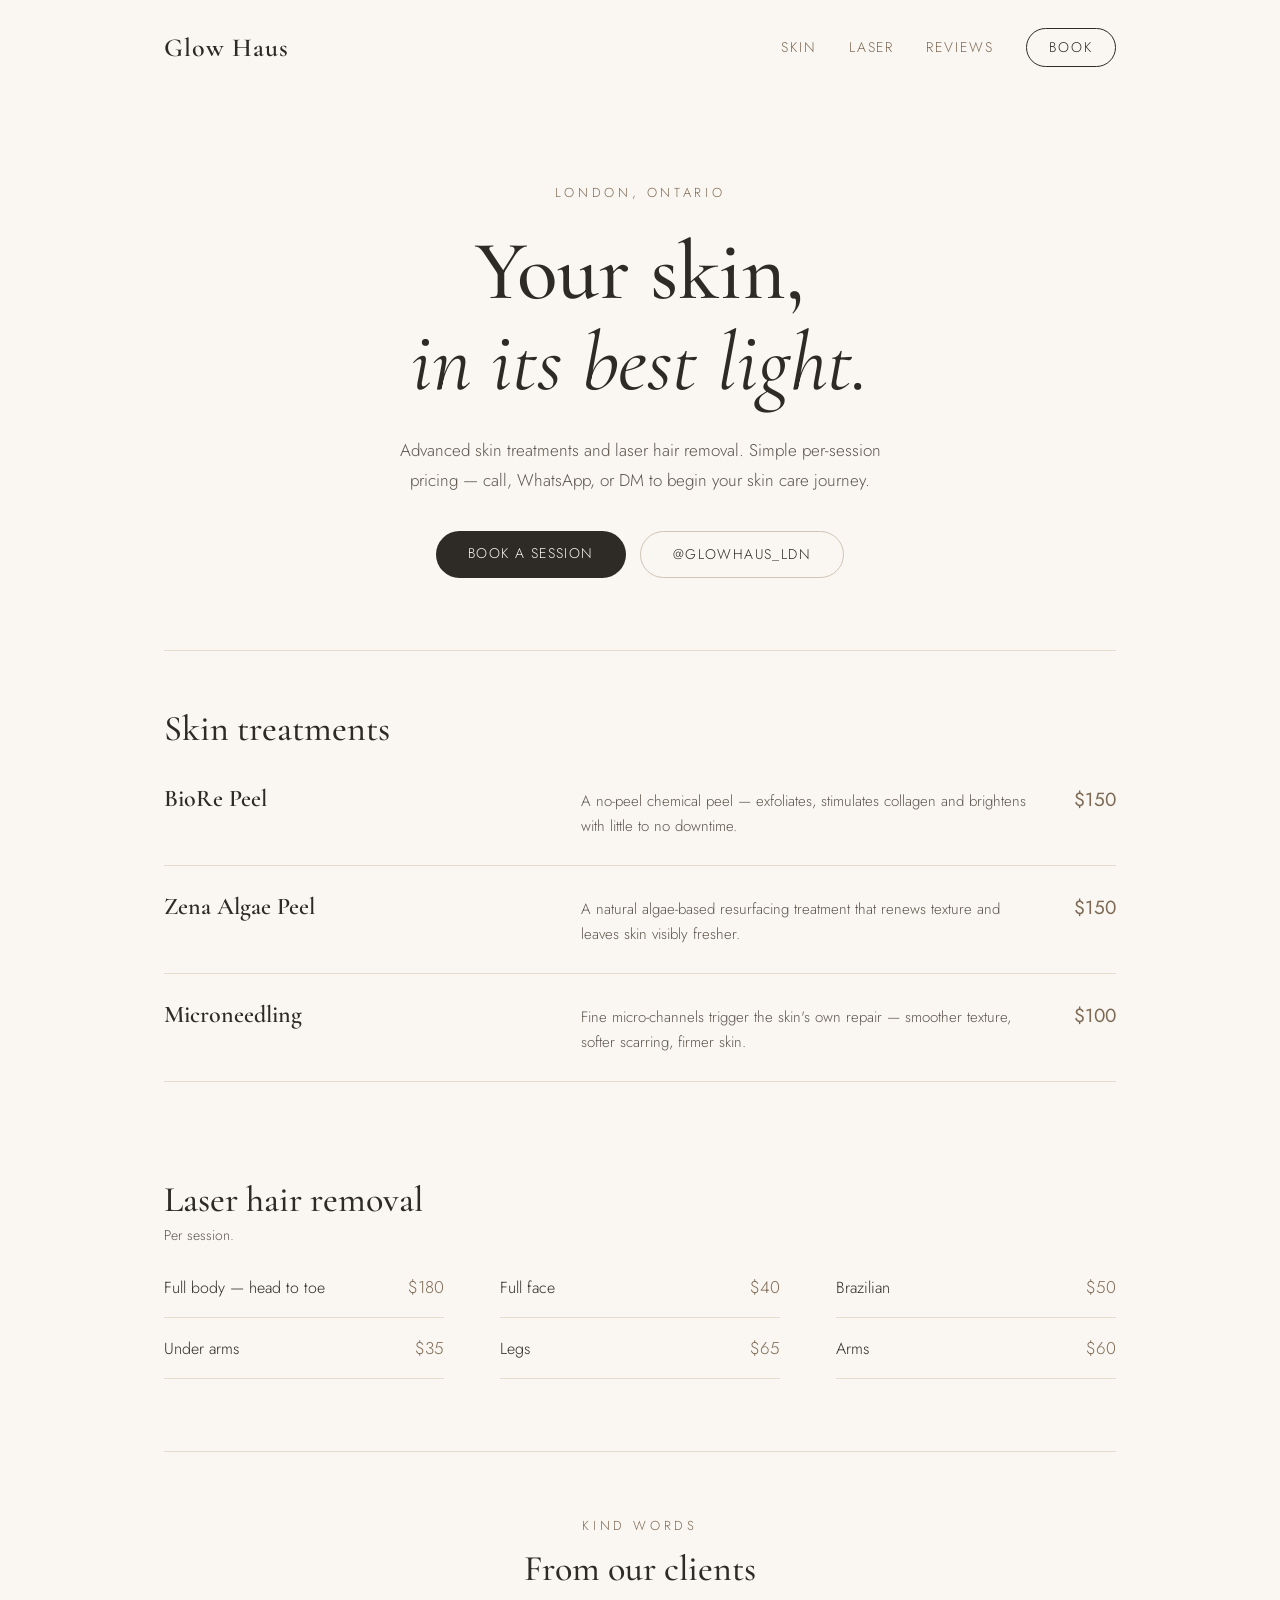
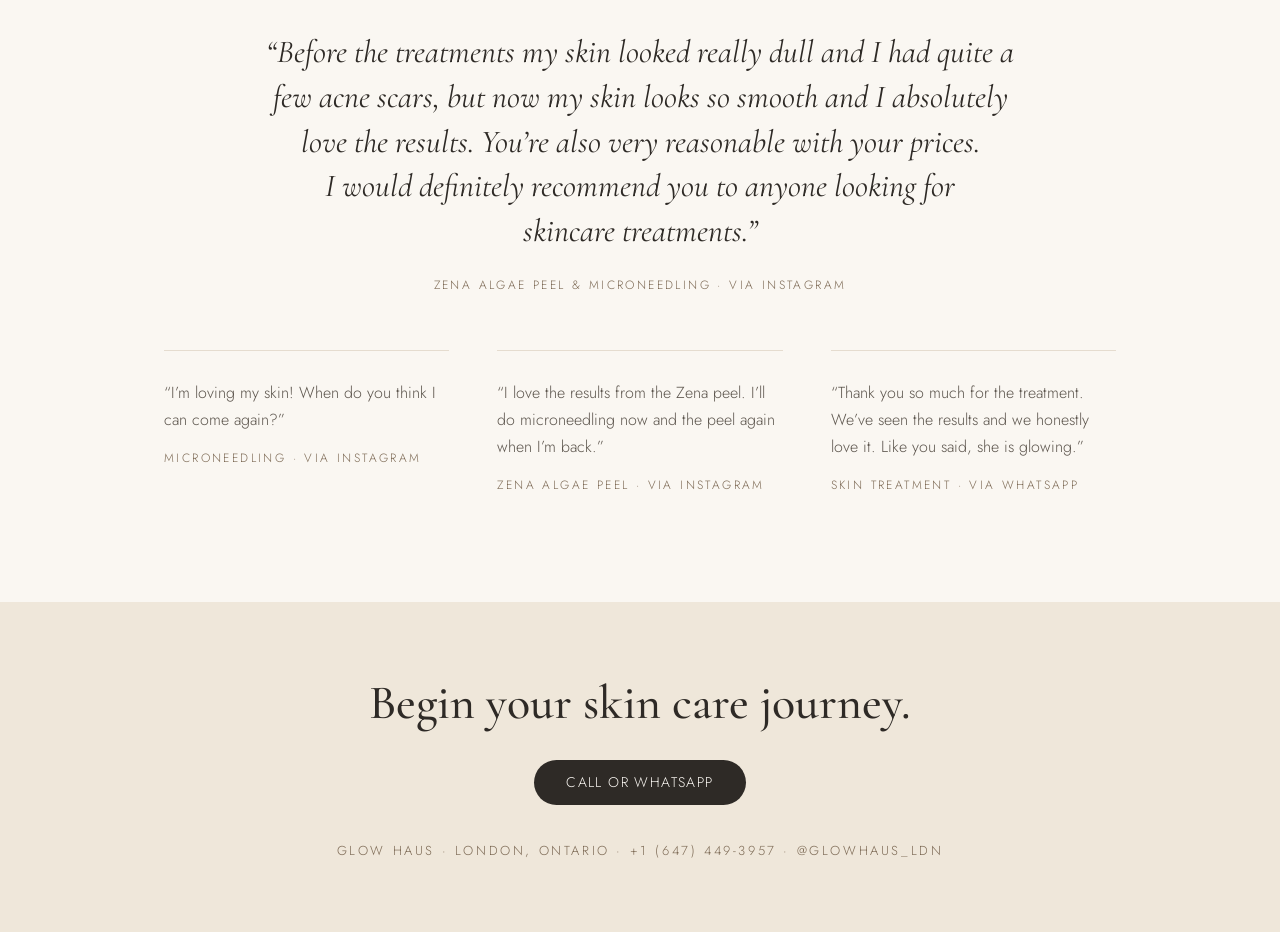
==== site/index.html @ f7efe950 "Build Glow Haus pricing site from design handoff Static one-page site (site/) with hero, skin treatm" ====
<!DOCTYPE html>
<html lang="en-CA">
<head>
  <meta charset="utf-8">
  <meta name="viewport" content="width=device-width, initial-scale=1">
  <title>Glow Haus · Skin Treatments &amp; Laser Hair Removal · London, Ontario</title>
  <meta name="description" content="Advanced skin treatments and laser hair removal in London, Ontario. Simple per-session pricing — call, WhatsApp, or DM @glowhaus_ldn to book.">
  <meta name="theme-color" content="#faf7f2">

  <meta property="og:type" content="website">
  <meta property="og:title" content="Glow Haus · London, Ontario">
  <meta property="og:description" content="Advanced skin treatments and laser hair removal. Simple per-session pricing.">
  <meta property="og:locale" content="en_CA">

  <link rel="icon" href="favicon.svg" type="image/svg+xml">

  <link rel="preconnect" href="https://fonts.googleapis.com">
  <link rel="preconnect" href="https://fonts.gstatic.com" crossorigin>
  <link rel="stylesheet" href="https://fonts.googleapis.com/css2?family=Cormorant+Garamond:ital,wght@0,400;0,500;0,600;1,400&family=Jost:wght@300;400;500&display=swap">
  <link rel="stylesheet" href="styles.css">

  <script type="application/ld+json">
  {
    "@context": "https://schema.org",
    "@type": "BeautySalon",
    "name": "Glow Haus",
    "telephone": "+1-647-449-3957",
    "address": {
      "@type": "PostalAddress",
      "addressLocality": "London",
      "addressRegion": "ON",
      "addressCountry": "CA"
    },
    "sameAs": ["https://www.instagram.com/glowhaus_ldn"]
  }
  </script>
</head>
<body>

  <nav class="nav" aria-label="Primary">
    <a class="nav__brand" href="#top">Glow Haus</a>
    <span class="nav__spacer"></span>
    <a class="nav__link" href="#skin">Skin</a>
    <a class="nav__link" href="#laser">Laser</a>
    <a class="nav__link" href="#words">Reviews</a>
    <a class="nav__book" href="tel:+16474493957">Book</a>
  </nav>

  <main id="top">
    <div class="container">

      <section class="hero">
        <p class="kicker">London, Ontario</p>
        <h1 class="hero__title">Your skin,<br><em>in its best light.</em></h1>
        <p class="hero__lede">Advanced skin treatments and laser hair removal. Simple per-session pricing — call, WhatsApp, or DM to begin your skin care journey.</p>
        <div class="cta-row">
          <a class="pill pill--primary" href="tel:+16474493957">Book a session</a>
          <a class="pill pill--secondary" href="https://www.instagram.com/glowhaus_ldn?stkn=MXQ2MnF6cHFqMnBnNA%3D%3D" target="_blank" rel="noopener">@glowhaus_ldn</a>
        </div>
      </section>

      <section class="skin" id="skin" aria-labelledby="skin-title">
        <h2 class="section-title" id="skin-title">Skin treatments</h2>

        <div class="treatment">
          <h3 class="treatment__name">BioRe Peel</h3>
          <p class="treatment__desc">A no-peel chemical peel — exfoliates, stimulates collagen and brightens with little to no downtime.</p>
          <p class="treatment__price">$150</p>
        </div>

        <div class="treatment">
          <h3 class="treatment__name">Zena Algae Peel</h3>
          <p class="treatment__desc">A natural algae-based resurfacing treatment that renews texture and leaves skin visibly fresher.</p>
          <p class="treatment__price">$150</p>
        </div>

        <div class="treatment">
          <h3 class="treatment__name">Microneedling</h3>
          <p class="treatment__desc">Fine micro-channels trigger the skin's own repair — smoother texture, softer scarring, firmer skin.</p>
          <p class="treatment__price">$100</p>
        </div>
      </section>

      <section class="laser" id="laser" aria-labelledby="laser-title">
        <h2 class="section-title" id="laser-title">Laser hair removal</h2>
        <p class="section-sub">Per session.</p>

        <div class="laser__grid">
          <div class="laser__row"><span class="laser__name">Full body — head to toe</span><span class="laser__price">$180</span></div>
          <div class="laser__row"><span class="laser__name">Full face</span><span class="laser__price">$40</span></div>
          <div class="laser__row"><span class="laser__name">Brazilian</span><span class="laser__price">$50</span></div>
          <div class="laser__row"><span class="laser__name">Under arms</span><span class="laser__price">$35</span></div>
          <div class="laser__row"><span class="laser__name">Legs</span><span class="laser__price">$65</span></div>
          <div class="laser__row"><span class="laser__name">Arms</span><span class="laser__price">$60</span></div>
        </div>
      </section>

      <section class="words" id="words" aria-labelledby="words-title">
        <p class="kicker">Kind words</p>
        <h2 class="section-title words__title" id="words-title">From our clients</h2>

        <figure class="quote quote--featured">
          <blockquote>
            <p>“Before the treatments my skin looked really dull and I had quite a few acne scars, but now my skin looks so smooth and I absolutely love the results. You’re also very reasonable with your prices. I would definitely recommend you to anyone looking for skincare treatments.”</p>
          </blockquote>
          <figcaption>Zena Algae Peel &amp; Microneedling · via Instagram</figcaption>
        </figure>

        <div class="quote-grid">
          <figure class="quote">
            <blockquote><p>“I’m loving my skin! When do you think I can come again?”</p></blockquote>
            <figcaption>Microneedling · via Instagram</figcaption>
          </figure>
          <figure class="quote">
            <blockquote><p>“I love the results from the Zena peel. I’ll do microneedling now and the peel again when I’m back.”</p></blockquote>
            <figcaption>Zena Algae Peel · via Instagram</figcaption>
          </figure>
          <figure class="quote">
            <blockquote><p>“Thank you so much for the treatment. We’ve seen the results and we honestly love it. Like you said, she is glowing.”</p></blockquote>
            <figcaption>Skin treatment · via WhatsApp</figcaption>
          </figure>
        </div>
      </section>

    </div>

    <section class="band" aria-labelledby="band-title">
      <div class="band__inner">
        <h3 class="band__title" id="band-title">Begin your skin care journey.</h3>
        <div class="cta-row">
          <a class="pill pill--primary" href="https://wa.me/16474493957">Call or WhatsApp</a>
        </div>
        <p class="band__footer">Glow Haus · London, Ontario · <a href="tel:+16474493957">+1 (647) 449-3957</a> · <a href="https://www.instagram.com/glowhaus_ldn?stkn=MXQ2MnF6cHFqMnBnNA%3D%3D" target="_blank" rel="noopener">@glowhaus_ldn</a></p>
      </div>
    </section>
  </main>

</body>
</html>
---- site/styles.css ----
/* Glow Haus — service pricing page
   Palette + type per design handoff (spa minimal). */

:root {
  --bg: #faf7f2;
  --band: #efe7da;
  --ink: #2e2a26;
  --muted: #5c554d;
  --accent: #7d6a55;
  --hairline: #e5dccf;
  --border-2: #cfc4b5;

  --serif: 'Cormorant Garamond', 'Cormorant', Garamond, 'Times New Roman', serif;
  --sans: 'Jost', 'Futura', 'Helvetica Neue', Arial, sans-serif;

  --content: 1000px;
  --gutter: 24px;
}

* { box-sizing: border-box; }

html { scroll-behavior: smooth; }

body {
  margin: 0;
  min-height: 100vh;
  background: var(--bg);
  color: var(--ink);
  font-family: var(--sans);
  font-weight: 300;
  text-wrap: pretty;
  -webkit-font-smoothing: antialiased;
}

a {
  color: var(--accent);
  text-decoration: none;
  transition: color .18s ease, background-color .18s ease, border-color .18s ease;
}
a:hover { color: var(--ink); }

h1, h2, h3 {
  font-family: var(--serif);
  margin: 0;
}

.container {
  max-width: var(--content);
  margin: 0 auto;
  padding-inline: var(--gutter);
}

/* ---------- Shared UI pieces ---------- */

.label {
  font-size: 14px;
  letter-spacing: 0.14em;
  text-transform: uppercase;
}

.pill {
  display: inline-block;
  padding: 14px 32px;
  border-radius: 999px;
  font-size: 14px;
  letter-spacing: 0.1em;
  text-transform: uppercase;
  line-height: 1.2;
  white-space: nowrap;
}

.pill--primary {
  background: var(--ink);
  color: var(--bg);
}
.pill--primary:hover {
  background: var(--accent);
  color: var(--bg);
}

.pill--secondary {
  border: 1px solid var(--border-2);
  color: var(--ink);
}
.pill--secondary:hover {
  border-color: var(--ink);
  color: var(--ink);
}

.cta-row {
  display: flex;
  gap: 14px;
  justify-content: center;
  flex-wrap: wrap;
}

/* ---------- Nav ---------- */

.nav {
  display: flex;
  align-items: center;
  gap: 32px;
  max-width: var(--content);
  margin: 0 auto;
  padding: 28px var(--gutter);
}

.nav__brand {
  font-family: var(--serif);
  font-size: 26px;
  font-weight: 600;
  letter-spacing: 0.04em;
  color: var(--ink);
}
.nav__brand:hover { color: var(--ink); }

.nav__spacer { flex: 1; }

.nav__link {
  font-size: 14px;
  letter-spacing: 0.14em;
  text-transform: uppercase;
}

.nav__book {
  font-size: 14px;
  letter-spacing: 0.14em;
  text-transform: uppercase;
  color: var(--ink);
  border: 1px solid var(--ink);
  padding: 10px 22px;
  border-radius: 999px;
  line-height: 1.2;
}
.nav__book:hover {
  background: var(--ink);
  color: var(--bg);
}

/* ---------- Hero ---------- */

.hero {
  padding: 88px 0 72px;
  text-align: center;
}

.kicker {
  font-size: 13px;
  letter-spacing: 0.28em;
  text-transform: uppercase;
  color: var(--accent);
  margin: 0 0 24px;
}

.hero__title {
  font-weight: 500;
  font-size: clamp(44px, 7vw, 84px);
  line-height: 1.08;
}
.hero__title em { font-weight: 400; }

.hero__lede {
  font-size: 17px;
  line-height: 30px;
  max-width: 52ch;
  margin: 28px auto 0;
  color: var(--muted);
}

.hero .cta-row { margin-top: 36px; }

/* ---------- Skin treatments ---------- */

.skin {
  padding: 56px 0;
  border-top: 1px solid var(--hairline);
}

.section-title {
  font-weight: 500;
  font-size: 36px;
  margin: 0 0 8px;
}

.treatment {
  display: grid;
  grid-template-columns: minmax(0, 5fr) minmax(0, 6fr) auto;
  gap: 12px 40px;
  align-items: baseline;
  padding: 26px 0;
  border-bottom: 1px solid var(--hairline);
}

.treatment__name {
  font-weight: 600;
  font-size: 24px;
}

.treatment__desc {
  font-size: 15px;
  line-height: 25px;
  margin: 0;
  color: var(--muted);
}

.treatment__price {
  font-size: 19px;
  font-weight: 400;
  margin: 0;
  color: var(--accent);
}

/* ---------- Laser hair removal ---------- */

.laser { padding: 40px 0 72px; }

.laser .section-title { margin-bottom: 4px; }

.section-sub {
  font-size: 14px;
  color: var(--muted);
  margin: 0 0 12px;
}

.laser__grid {
  display: grid;
  grid-template-columns: repeat(auto-fit, minmax(260px, 1fr));
  gap: 0 56px;
}

.laser__row {
  display: flex;
  justify-content: space-between;
  align-items: baseline;
  gap: 16px;
  padding: 18px 0;
  border-bottom: 1px solid var(--hairline);
}

.laser__name { font-size: 16px; }

.laser__price {
  font-size: 17px;
  color: var(--accent);
}

/* ---------- Kind words (testimonials) ---------- */

.words {
  padding: 64px 0 80px;
  border-top: 1px solid var(--hairline);
}

.words .kicker { margin-bottom: 12px; text-align: center; }

.words__title { margin-bottom: 40px; text-align: center; }

.quote { margin: 0; }

.quote blockquote { margin: 0; }
.quote blockquote p { margin: 0; }

.quote figcaption {
  font-size: 12px;
  letter-spacing: 0.2em;
  text-transform: uppercase;
  color: var(--accent);
  margin-top: 16px;
}

.quote--featured {
  max-width: 760px;
  margin: 0 auto 56px;
  text-align: center;
}

.quote--featured blockquote p {
  font-family: var(--serif);
  font-style: italic;
  font-weight: 400;
  font-size: clamp(24px, 3vw, 32px);
  line-height: 1.4;
  color: var(--ink);
}

.quote--featured figcaption { margin-top: 22px; }

.quote-grid {
  display: grid;
  grid-template-columns: repeat(auto-fit, minmax(240px, 1fr));
  gap: 0 48px;
}

.quote-grid .quote {
  padding: 28px 0;
  border-top: 1px solid var(--hairline);
}

.quote-grid blockquote p {
  font-size: 16px;
  line-height: 27px;
  color: var(--muted);
}

/* ---------- Closing band ---------- */

.band { background: var(--band); }

.band__inner {
  max-width: var(--content);
  margin: 0 auto;
  padding: 72px var(--gutter);
  text-align: center;
}

.band__title {
  font-weight: 500;
  font-size: clamp(30px, 4vw, 48px);
}

.band .cta-row { margin-top: 28px; }

.band__footer {
  font-size: 13px;
  letter-spacing: 0.2em;
  text-transform: uppercase;
  color: var(--accent);
  margin: 36px 0 0;
}

/* ---------- Small screens ---------- */

@media (max-width: 640px) {
  .treatment {
    grid-template-columns: 1fr auto;
    gap: 8px 24px;
  }
  .treatment__desc {
    grid-column: 1 / -1;
  }
}

@media (max-width: 480px) {
  .nav { gap: 20px; }
  .nav__link { display: none; }
}

@media (prefers-reduced-motion: reduce) {
  html { scroll-behavior: auto; }
  a { transition: none; }
}
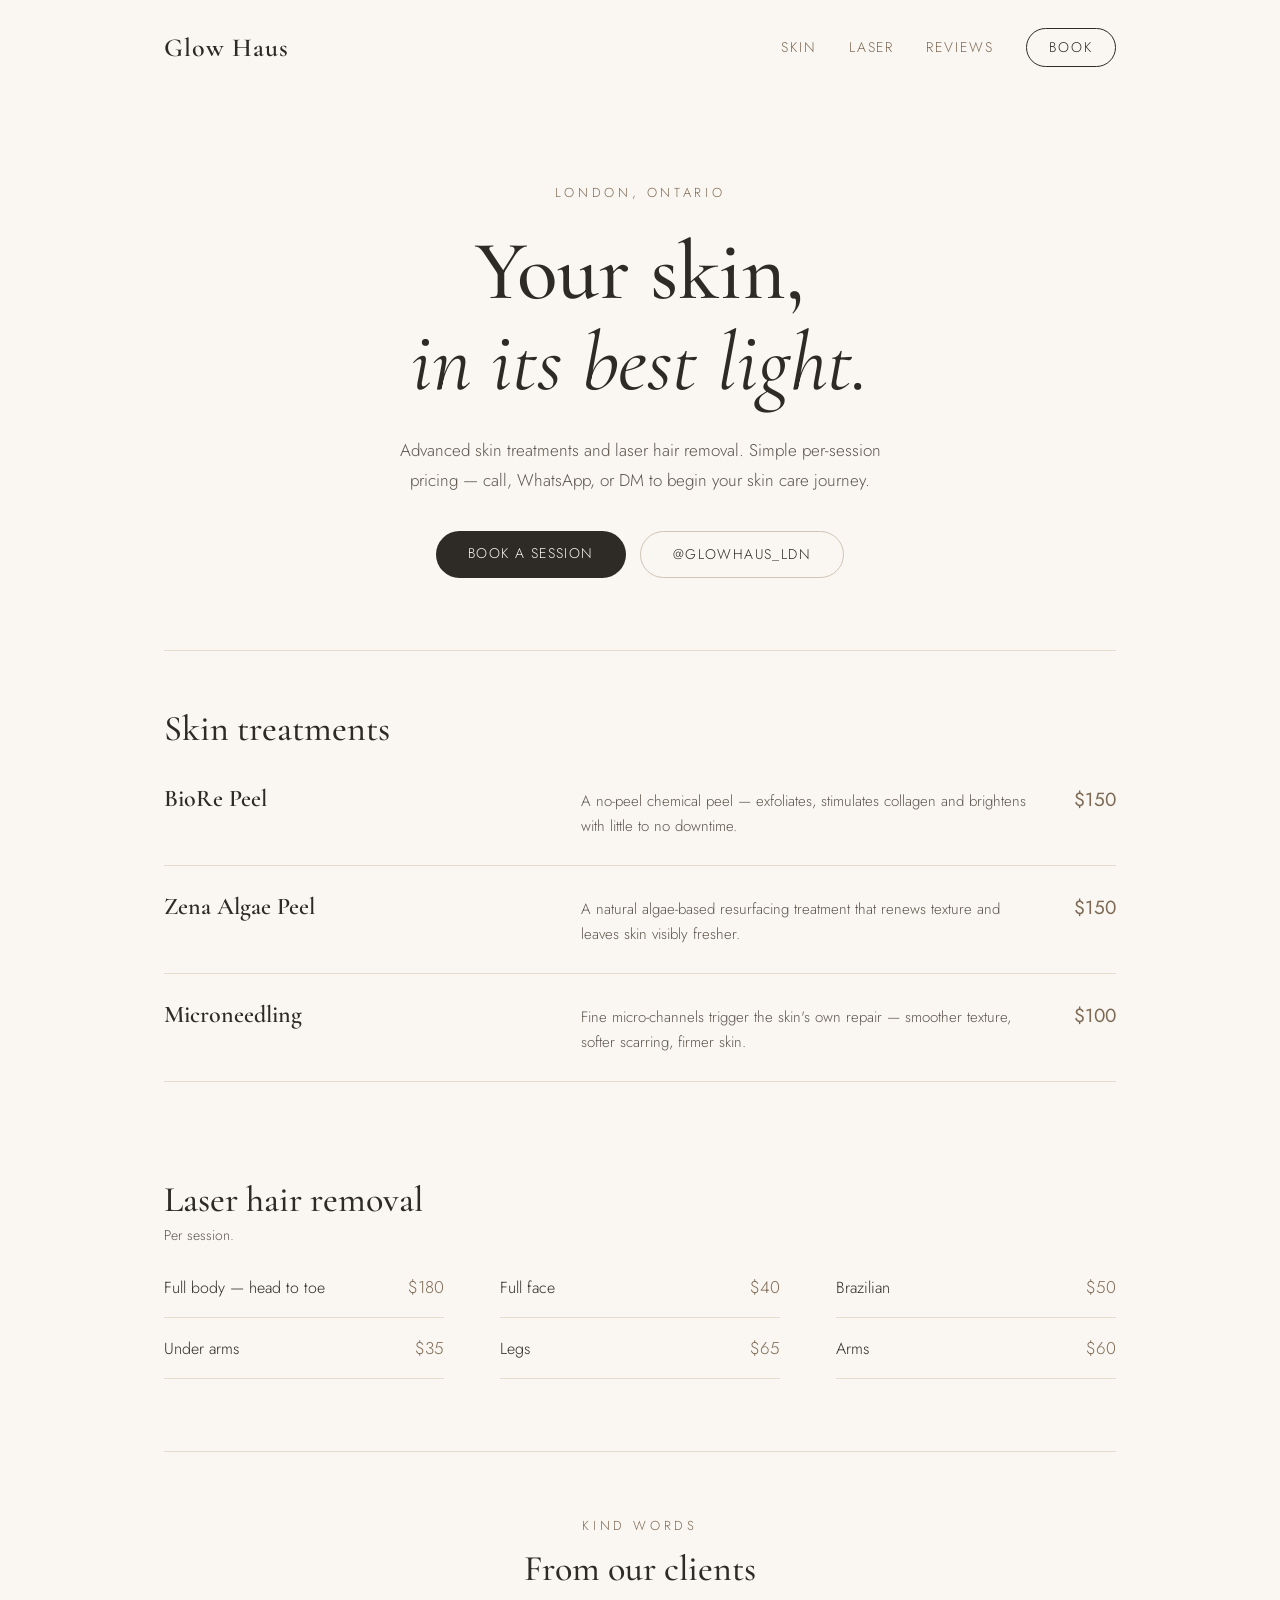
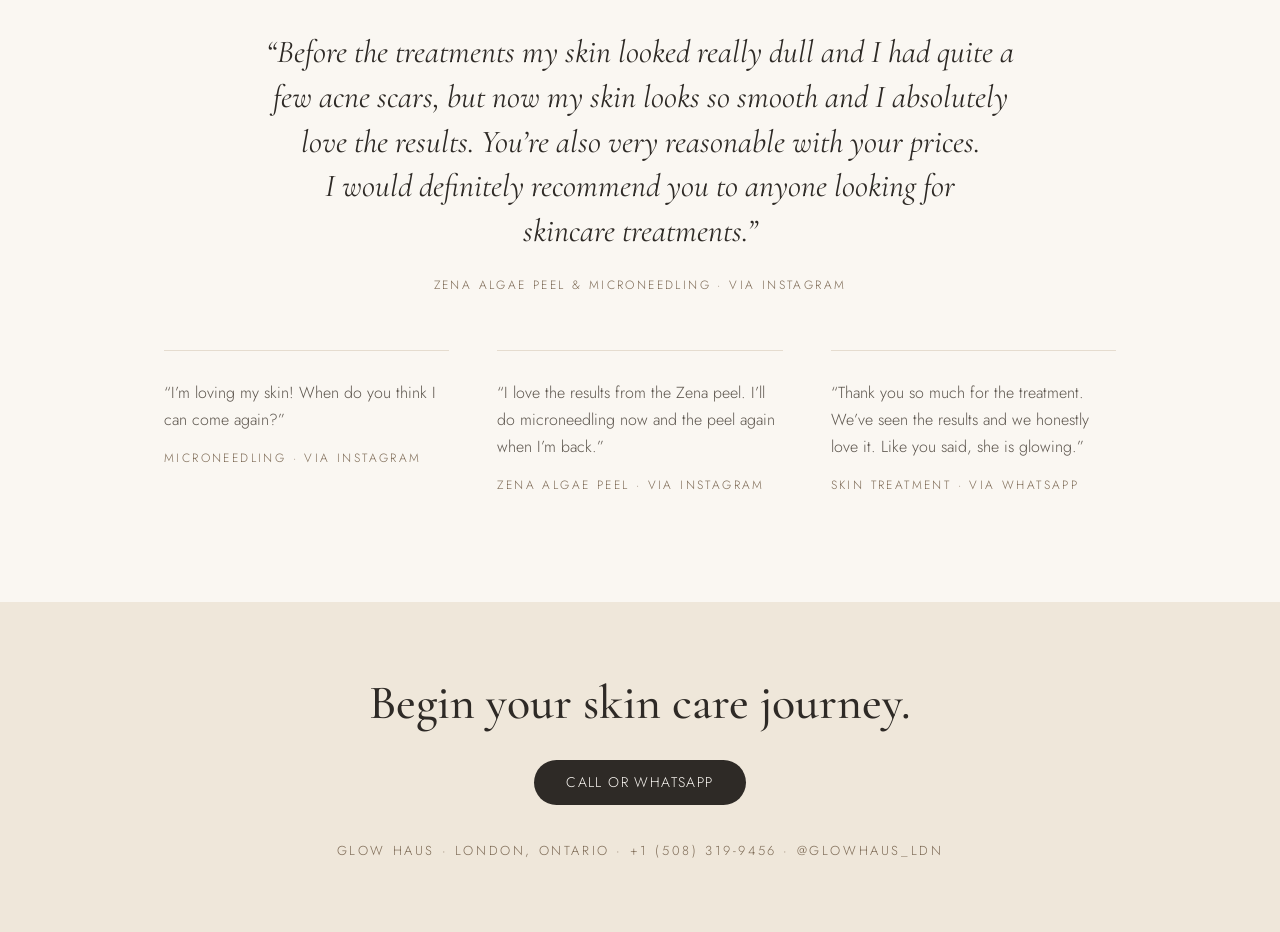
==== commit 132028d6: "Update studio phone number to +1 (508) 319-9456 Co-Authored-By: Claude Fable 5.1 <noreply@anthropic." ====
--- a/site/index.html
+++ b/site/index.html
@@ -7,12 +7,30 @@
   <meta name="description" content="Advanced skin treatments and laser hair removal in London, Ontario. Simple per-session pricing — call, WhatsApp, or DM @glowhaus_ldn to book.">
   <meta name="theme-color" content="#faf7f2">
 
+  <link rel="canonical" href="https://glowhaus.ca/">
+
   <meta property="og:type" content="website">
-  <meta property="og:title" content="Glow Haus · London, Ontario">
-  <meta property="og:description" content="Advanced skin treatments and laser hair removal. Simple per-session pricing.">
+  <meta property="og:site_name" content="Glow Haus">
+  <meta property="og:url" content="https://glowhaus.ca/">
+  <meta property="og:title" content="Glow Haus · Beauty Spa · London, Ontario">
+  <meta property="og:description" content="Advanced skin treatments and laser hair removal. Simple per-session pricing. Call, WhatsApp, or DM to book.">
+  <meta property="og:image" content="https://glowhaus.ca/og-image.png">
+  <meta property="og:image:secure_url" content="https://glowhaus.ca/og-image.png">
+  <meta property="og:image:type" content="image/png">
+  <meta property="og:image:width" content="1200">
+  <meta property="og:image:height" content="630">
+  <meta property="og:image:alt" content="Glow Haus Beauty Spa logo">
   <meta property="og:locale" content="en_CA">
+  <meta name="twitter:card" content="summary_large_image">
+  <meta name="twitter:title" content="Glow Haus · Beauty Spa · London, Ontario">
+  <meta name="twitter:description" content="Advanced skin treatments and laser hair removal. Simple per-session pricing.">
+  <meta name="twitter:image" content="https://glowhaus.ca/og-image.png">
 
-  <link rel="icon" href="favicon.svg" type="image/svg+xml">
+  <link rel="icon" href="favicon.ico" sizes="48x48">
+  <link rel="icon" type="image/png" sizes="32x32" href="favicon-32.png">
+  <link rel="icon" type="image/png" sizes="192x192" href="favicon-192.png">
+  <link rel="apple-touch-icon" sizes="180x180" href="apple-touch-icon.png">
+  <link rel="manifest" href="site.webmanifest">
 
   <link rel="preconnect" href="https://fonts.googleapis.com">
   <link rel="preconnect" href="https://fonts.gstatic.com" crossorigin>
@@ -24,13 +42,16 @@
     "@context": "https://schema.org",
     "@type": "BeautySalon",
     "name": "Glow Haus",
-    "telephone": "+1-647-449-3957",
+    "telephone": "+1-508-319-9456",
     "address": {
       "@type": "PostalAddress",
       "addressLocality": "London",
       "addressRegion": "ON",
       "addressCountry": "CA"
     },
+    "url": "https://glowhaus.ca/",
+    "image": "https://glowhaus.ca/og-image.png",
+    "logo": "https://glowhaus.ca/favicon-512.png",
     "sameAs": ["https://www.instagram.com/glowhaus_ldn"]
   }
   </script>
@@ -43,7 +64,7 @@
     <a class="nav__link" href="#skin">Skin</a>
     <a class="nav__link" href="#laser">Laser</a>
     <a class="nav__link" href="#words">Reviews</a>
-    <a class="nav__book" href="tel:+16474493957">Book</a>
+    <a class="nav__book" href="tel:+15083199456">Book</a>
   </nav>
 
   <main id="top">
@@ -54,7 +75,7 @@
         <h1 class="hero__title">Your skin,<br><em>in its best light.</em></h1>
         <p class="hero__lede">Advanced skin treatments and laser hair removal. Simple per-session pricing — call, WhatsApp, or DM to begin your skin care journey.</p>
         <div class="cta-row">
-          <a class="pill pill--primary" href="tel:+16474493957">Book a session</a>
+          <a class="pill pill--primary" href="tel:+15083199456">Book a session</a>
           <a class="pill pill--secondary" href="https://www.instagram.com/glowhaus_ldn?stkn=MXQ2MnF6cHFqMnBnNA%3D%3D" target="_blank" rel="noopener">@glowhaus_ldn</a>
         </div>
       </section>
@@ -128,9 +149,9 @@
       <div class="band__inner">
         <h3 class="band__title" id="band-title">Begin your skin care journey.</h3>
         <div class="cta-row">
-          <a class="pill pill--primary" href="https://wa.me/16474493957">Call or WhatsApp</a>
+          <a class="pill pill--primary" href="https://wa.me/15083199456">Call or WhatsApp</a>
         </div>
-        <p class="band__footer">Glow Haus · London, Ontario · <a href="tel:+16474493957">+1 (647) 449-3957</a> · <a href="https://www.instagram.com/glowhaus_ldn?stkn=MXQ2MnF6cHFqMnBnNA%3D%3D" target="_blank" rel="noopener">@glowhaus_ldn</a></p>
+        <p class="band__footer"><span class="nowrap">Glow Haus</span> · <span class="nowrap">London, Ontario</span> · <a class="nowrap" href="tel:+15083199456">+1 (508) 319-9456</a> · <a class="nowrap" href="https://www.instagram.com/glowhaus_ldn?stkn=MXQ2MnF6cHFqMnBnNA%3D%3D" target="_blank" rel="noopener">@glowhaus_ldn</a></p>
       </div>
     </section>
   </main>
--- a/site/styles.css
+++ b/site/styles.css
@@ -24,6 +24,9 @@
 body {
   margin: 0;
   min-height: 100vh;
+  -webkit-text-size-adjust: 100%;
+  text-size-adjust: 100%;
+  -webkit-tap-highlight-color: transparent;
   background: var(--bg);
   color: var(--ink);
   font-family: var(--sans);
@@ -106,6 +109,7 @@
 }
 
 .nav__brand {
+  white-space: nowrap;
   font-family: var(--serif);
   font-size: 26px;
   font-weight: 600;
@@ -120,6 +124,8 @@
   font-size: 14px;
   letter-spacing: 0.14em;
   text-transform: uppercase;
+  padding: 12px 0;      /* ~44px tap target without changing the visual */
+  margin: -12px 0;
 }
 
 .nav__book {
@@ -175,6 +181,8 @@
   padding: 56px 0;
   border-top: 1px solid var(--hairline);
 }
+
+.skin, .laser, .words { scroll-margin-top: 16px; }
 
 .section-title {
   font-weight: 500;
@@ -320,6 +328,8 @@
 
 .band .cta-row { margin-top: 28px; }
 
+.band__footer .nowrap { white-space: nowrap; }
+
 .band__footer {
   font-size: 13px;
   letter-spacing: 0.2em;
@@ -340,9 +350,43 @@
   }
 }
 
-@media (max-width: 480px) {
-  .nav { gap: 20px; }
-  .nav__link { display: none; }
+@media (max-width: 720px) {
+  .nav { gap: 24px; }
+}
+
+/* Phones: keep everything on one tight row. */
+@media (max-width: 560px) {
+  .nav {
+    gap: 14px;
+    padding: 20px var(--gutter);
+  }
+  .nav__brand { font-size: 21px; letter-spacing: 0.03em; }
+  .nav__spacer { flex: 1 1 4px; }
+  /* Reviews is reachable by scrolling; keep the phone nav to the two core sections. */
+  .nav__link[href="#words"] { display: none; }
+  .nav__link {
+    font-size: 11px;
+    letter-spacing: 0.1em;
+    padding: 14px 0;
+    margin: -14px 0;
+  }
+  .nav__book {
+    font-size: 11px;
+    letter-spacing: 0.1em;
+    padding: 8px 14px;
+    margin-left: 2px;
+  }
+  .hero { padding-top: 64px; }
+}
+
+@media (max-width: 340px) {
+  .nav { gap: 10px; }
+  .nav__brand { font-size: 19px; }
+}
+
+@media (max-width: 360px) {
+  .pill { padding-inline: 24px; }
+  .band__footer { letter-spacing: 0.14em; }
 }
 
 @media (prefers-reduced-motion: reduce) {
